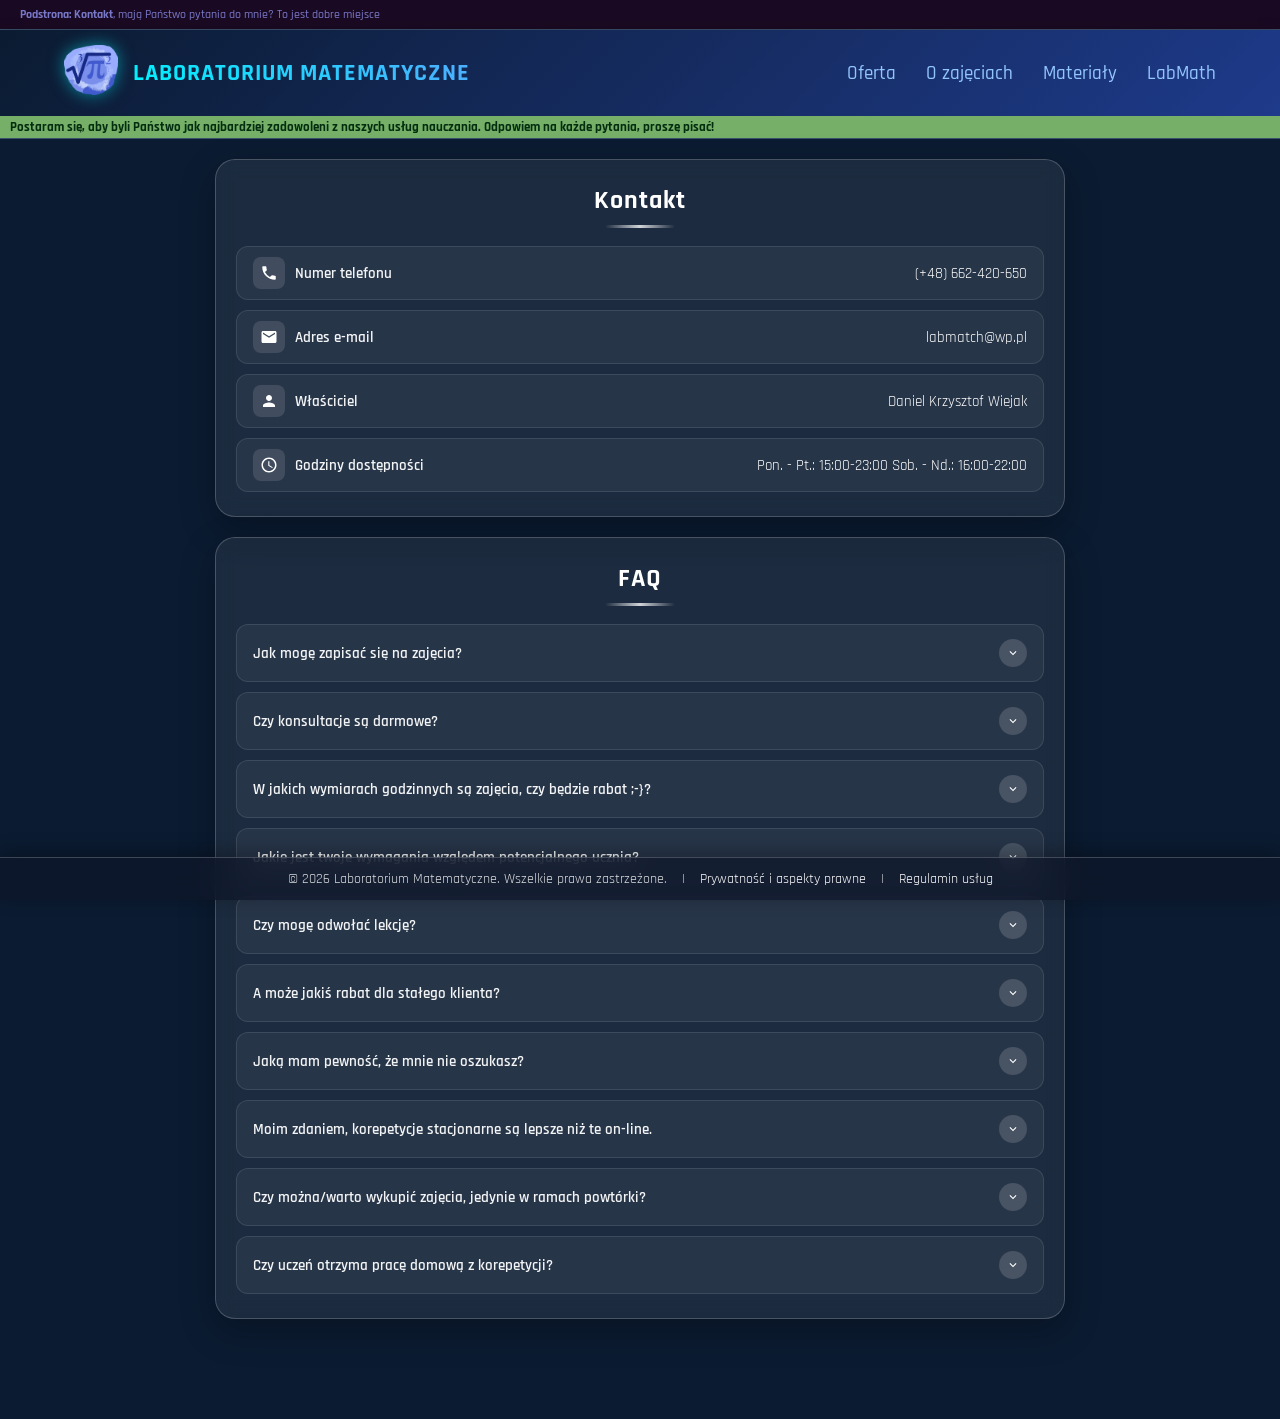
==== kontakt.html @ e892b0e0 "Add files via upload" ====
<!DOCTYPE html>
<html lang="pl">
<head>
    <meta charset="UTF-8">
    <meta name="viewport" content="width=device-width, initial-scale=1.0">
    <title>Laboratorium Matematyczne</title>
    <link rel="icon" type="image/png" href="logo.png">
    <link rel="preconnect" href="https://fonts.googleapis.com">
    <link rel="preconnect" href="https://fonts.gstatic.com" crossorigin>
    <link href="https://fonts.googleapis.com/css2?family=Rajdhani:wght@300;400;500;600;700&display=swap" rel="stylesheet">
    <link rel="stylesheet" href="style.css">
</head>
<body>
    <div class="stopkadln">
        <h4 class="wit"><b>Podstrona: Kontakt</b>, mają Państwo pytania do mnie? To jest dobre miejsce</h4>
    </div>
    <nav class="navbar">
        <div class="nav-brand">
            <a href="index.html"><img src="logo.png" alt="logo" class="logo"></a>
            <span class="brand-text">Laboratorium Matematyczne</span>
        </div>
        <ul class="nav-links">
            <li><a href="oferta.html">Oferta</a></li>
            <li><a href="ozaj.html">O zajęciach</a></li>
            <li><a href="materialy.html">Materiały</a></li>
            <li><a href="labmath.html">LabMath</a></li>
            


        </ul>
    </nav>
    <div class="stopkagr">
        <h4>Postaram się, aby byli Państwo jak najbardziej zadowoleni z naszych usług nauczania. Odpowiem na każde pytania, proszę pisać!</h4>
    </div>

        <div class="moj-kontakt-card">
  
  <h2 class="kontakt-title">Kontakt</h2>
  <div class="kontakt-divider"></div>

  <div class="kontakt-lista">

    <!-- 1. Telefon -->
    <div class="kontakt-wiersz">
      <div class="kontakt-etykieta">
        <div class="kontakt-ikona">
          <svg viewBox="0 0 24 24"><path d="M6.62 10.79a15.053 15.053 0 006.59 6.59l2.2-2.2a1.003 1.003 0 011.02-.24c1.12.37 2.33.57 3.57.57.55 0 1 .45 1 1V20c0 .55-.45 1-1 1-9.39 0-17-7.61-17-17 0-.55.45-1 1-1h3.5c.55 0 1 .45 1 1 0 1.25.2 2.45.57 3.57.11.35.03.74-.25 1.02l-2.2 2.2z"/></svg>
        </div>
        <span>Numer telefonu</span>
      </div>
      <div class="kontakt-wartosc">
        <a href="tel:+48123456789">(+48) 662-420-650</a>
      </div>
    </div>

    <!-- 2. E-mail -->
    <div class="kontakt-wiersz">
      <div class="kontakt-etykieta">
        <div class="kontakt-ikona">
          <svg viewBox="0 0 24 24"><path d="M20 4H4c-1.1 0-1.99.9-1.99 2L2 18c0 1.1.9 2 2 2h16c1.1 0 2-.9 2-2V6c0-1.1-.9-2-2-2zm0 4l-8 5-8-5V6l8 5 8-5v2z"/></svg>
        </div>
        <span>Adres e-mail</span>
      </div>
      <div class="kontakt-wartosc">
        <a href="mailto:kontakt@twojadomena.pl">labmatch@wp.pl</a>
      </div>
    </div>

    <!-- 3. Właściciel -->
    <div class="kontakt-wiersz">
      <div class="kontakt-etykieta">
        <div class="kontakt-ikona">
          <svg viewBox="0 0 24 24"><path d="M12 12c2.21 0 4-1.79 4-4s-1.79-4-4-4-4 1.79-4 4 1.79 4 4 4zm0 2c-2.67 0-8 1.34-8 4v2h16v-2c0-2.66-5.33-4-8-4z"/></svg>
        </div>
        <span>Właściciel</span>
      </div>
      <div class="kontakt-wartosc">
        <span>Daniel Krzysztof Wiejak</span>
      </div>
    </div>

    <!-- 4. Godziny dostępności -->
    <div class="kontakt-wiersz">
      <div class="kontakt-etykieta">
        <div class="kontakt-ikona">
          <!-- Ikona Zegara -->
          <svg viewBox="0 0 24 24"><path d="M11.99 2C6.47 2 2 6.48 2 12s4.47 10 9.99 10C17.52 22 22 17.52 22 12S17.52 2 11.99 2zM12 20c-4.42 0-8-3.58-8-8s3.58-8 8-8 8 3.58 8 8-3.58 8-8 8zm.5-13H11v6l5.25 3.15.75-1.23-4.5-2.67z"/></svg>
        </div>
        <span>Godziny dostępności</span>
      </div>
      <div class="kontakt-wartosc">
        <span>Pon. - Pt.: 15:00-23:00</span>
        <span>Sob. - Nd.: 16:00-22:00</span>
      </div>
    </div>

  </div>

</div>

    <div class="moj-faq-card">
  

  <h2 class="faq-title">FAQ</h2>
  <div class="faq-divider"></div>

  <div class="faq-lista">

    <!-- PYTANIE 1 -->
    <details class="faq-item">
      <summary class="faq-pytanie">
        <span>Jak mogę zapisać się na zajęcia?</span>
        <div class="faq-przycisk">
          <!-- Strzałka w dół (SVG) -->
          <svg viewBox="0 0 24 24"><path d="M7.41 8.59L12 13.17l4.59-4.58L18 10l-6 6-6-6 1.41-1.41z"/></svg>
        </div>
      </summary>
      <div class="faq-odpowiedz">
        Mogą Państwo zapisać się poprzez kontakt telefoniczny, wysyłając wiadomość e-mail lub bezpośrednio przez formularz na naszej stronie internetowej. Mogą to zrobić jedynie rodzice. Przedsprzedaż na lekcje w przypadku jednorazowych wynosi 10 dni. W przypadku subskrybcji miesięcznej brak.
      </div>
    </details>

    <!-- PYTANIE 2 -->
    <details class="faq-item">
      <summary class="faq-pytanie">
        <span>Czy konsultacje są darmowe?</span>
        <div class="faq-przycisk">
          <svg viewBox="0 0 24 24"><path d="M7.41 8.59L12 13.17l4.59-4.58L18 10l-6 6-6-6 1.41-1.41z"/></svg>
        </div>
      </summary>
      <div class="faq-odpowiedz">
        Każda konsultacja dotycząca dziecka jest darmowa, gdy zostanie umówiona. Pierwszą konsultacją ze mną jest lekcja próbna, w której opowiem o moim sposobie prowadzenia zajęć.
      </div>
    </details>

    <!-- PYTANIE 3 (JAK CHCESZ DODAĆ KOLEJNE, PO PROSTU SKOPIUJ CAŁY BLOK <details> TUTAJ) -->
    <details class="faq-item">
      <summary class="faq-pytanie">
        <span>W jakich wymiarach godzinnych są zajęcia, czy będzie rabat ;-}?</span>
        <div class="faq-przycisk">
          <svg viewBox="0 0 24 24"><path d="M7.41 8.59L12 13.17l4.59-4.58L18 10l-6 6-6-6 1.41-1.41z"/></svg>
        </div>
      </summary>
      <div class="faq-odpowiedz">
        Wszystkie zajęcia prowadzone są przez: 1hr - 100% odpatności; 1,5hr - 95% ceny; 2hr - 90% ceny; 3hr - 70% ceny za pierwszą godzinę i następne 100% ceny
      </div>
    </details>
    <details class="faq-item">
      <summary class="faq-pytanie">
        <span>Jakie jest twoje wymagania względem potencjalnego ucznia?</span>
        <div class="faq-przycisk">
          <svg viewBox="0 0 24 24"><path d="M7.41 8.59L12 13.17l4.59-4.58L18 10l-6 6-6-6 1.41-1.41z"/></svg>
        </div>
      </summary>
      <div class="faq-odpowiedz">
        Przede wszystkim każdy uczeń musi posiadać urządzenie, z którego się połączy na lekcję online. Potrzebne będą też: kartki (najlepiej w kratkę😊) i długopis. Podręcznik niewymagany - gdyż posiadam go ja. Jeżeli lekcja nie odbędzie się z powodu klienta - w ciągu 2 dni roboczych następuje zwort 50% ceny zakupu.
      </div>
    </details>
    <details class="faq-item">
      <summary class="faq-pytanie">
        <span>Czy mogę odwołać lekcję?</span>
        <div class="faq-przycisk">
          <svg viewBox="0 0 24 24"><path d="M7.41 8.59L12 13.17l4.59-4.58L18 10l-6 6-6-6 1.41-1.41z"/></svg>
        </div>
      </summary>
      <div class="faq-odpowiedz">
        Tak, w każdym przypadku. Jeśli lekcja zostanie odwołana z powodów klienta minimum 3 dni przed - zwort 100% należności, jeśli do lekcji został 1 dzień ale mniej niż 3 dni - zwrot 75%, lub mniej niż 1 dzień 50% zwortu. 
      </div>
    </details>
    <details class="faq-item">
      <summary class="faq-pytanie">
        <span>A może jakiś rabat dla stałego klienta?</span>
        <div class="faq-przycisk">
          <svg viewBox="0 0 24 24"><path d="M7.41 8.59L12 13.17l4.59-4.58L18 10l-6 6-6-6 1.41-1.41z"/></svg>
        </div>
      </summary>
      <div class="faq-odpowiedz">
        Właśnie z tą myślą stowrzyłem subskrybcję miesięczną, płatną z góry, zawierającą conajmniej 1 lekcję (z conajmniej 1hr) przez tydzień kalendarzowy. W tej sytuacji minimalny rabat wynosi 15%. Następnie przez każdy kolejny miesiąc dodatkowa zniżka 5%, chyba że, zniżka osiągnie poziom 35% w wymiarze wielogodzinnym.
      </div>
    </details>
    <details class="faq-item">
      <summary class="faq-pytanie">
        <span>Jaką mam pewność, że mnie nie oszukasz?</span>
        <div class="faq-przycisk">
          <svg viewBox="0 0 24 24"><path d="M7.41 8.59L12 13.17l4.59-4.58L18 10l-6 6-6-6 1.41-1.41z"/></svg>
        </div>
      </summary>
      <div class="faq-odpowiedz">
        Po pierwsze, nigdy nie oszukam. Po drugie, wysokie, przed każdą lekcją lub oddzielnym zleceniem podpisywana jest umowa w postaci E-MAIL, dlatego w kwesti bezpieczeństwa Państwa email jest wymagany. Zawierając umowę na jaką kolwiek kwotę obliguję się do wykonania usługi, a Państwo do jej opłacenia zgodnie z oobowiązującym cennikiem. Więcej na ten temat - bo chcę aby Państwo czuli się bepziecznie znajdzecie Państwo w podstronie 'Prywatność i aspekty prawne' - zawsze na dole strony. W każdym przypadku macie Państwo możliwość napisania reklamacji, której przedmiotem są zapisy <a href="prywatnoscireg.html" class="jj">regulaminu.</a>
      </div>
    </details>
    <details class="faq-item">
      <summary class="faq-pytanie">
        <span>Moim zdaniem, korepetycje stacjonarne są lepsze niż te on-line.</span>
        <div class="faq-przycisk">
          <svg viewBox="0 0 24 24"><path d="M7.41 8.59L12 13.17l4.59-4.58L18 10l-6 6-6-6 1.41-1.41z"/></svg>
        </div>
      </summary>
      <div class="faq-odpowiedz">
        A no właśnie nie w każdym przypadku. Przerobiłem już wiele godzin lekcji z różnymi osobami. Na tej podsawie twierdzę, iż efektywność moich zajęć on-line jest o wiele wyższa, niż normalne zajęcia z korepetytorem w domu klienta. Najpewniej dlatego, że uczeń odczuwa się z tym nieswojo, gdy ktoś obcy przychodzi do jego domu. W tym przypadku nasuwa się zauważalna różnica, gdy dziecko ma niespokojne nastawienie, a on-line do normalnej lekcji, która nie ogranicza się tylko do komputera. Ja stosuję system, w którym pokazuję teorię, trochę praktyki, a sam uczeń odpowiada, lecz korepetycje przede wszystkim polegają na słuchaniu korepetytora, gdzie dane zagadnienie będzie wyświetlane na ekranie. Jest to metoda, w ktrórej uczeń zawsze wie co się dzieje, oraz jak do tego doszło. Uważam, że jest to ważny temat dla Państwa, dlatego więcej na ten temat można znaleźć w zakładce <a href="ozaj.html">'o zajęciach'.</a>
      </div>
    </details>
    <details class="faq-item">
      <summary class="faq-pytanie">
        <span>Czy można/warto wykupić zajęcia, jedynie w ramach powtórki?</span>
        <div class="faq-przycisk">
          <svg viewBox="0 0 24 24"><path d="M7.41 8.59L12 13.17l4.59-4.58L18 10l-6 6-6-6 1.41-1.41z"/></svg>
        </div>
      </summary>
      <div class="faq-odpowiedz">
        Oczywiście, to jest główny cel korepetycji! Ostateczne utrwalenie wiadomości dzień przed sprawdzianem jest bardzo efektywne. Uczeń wybiera metodę skuteczną dla Niego, opisaną w zakładce <a href="ozaj.html" class="jj">'o zajęciach'.</a><b><u> Warto wspomnieć, iż niewielka amplituda wieku, może dodatowo burzyć dystans, co pomaga w skupieniu, koncentracji - końcowo efektywności ucznia podczas zajęć.</u></b>
      </div>
    </details>
    <details class="faq-item">
      <summary class="faq-pytanie">
        <span>Czy uczeń otrzyma pracę domową z korepetycji?</span>
        <div class="faq-przycisk">
          <svg viewBox="0 0 24 24"><path d="M7.41 8.59L12 13.17l4.59-4.58L18 10l-6 6-6-6 1.41-1.41z"/></svg>
        </div>
      </summary>
      <div class="faq-odpowiedz">
        Rekomendowaną opcją przeze mnie jest odrabianie tychże zadań. Laboratorium Matematyczne cechuje się rozwiniętym systemem poza korepetycyjnym <a href="labmath.html" class="jj">'zakładka LabMath'</a>, w którym uczeń może powtarzać o każdej porze, <b>bezpłatnie, gdyż ta usługa jest dodatowo dodawana do każdego zlecenia.</b> Prawdą jest, iż matematyka to trudny przedmiot dla wielu uczniów, dlatego potrzeba regularnych powtórzeń - nie tylko tych odpłatnych w formie lekcji. Więcej: <a href="ozaj.html" class="jj">Zajęcia</a>
      </div>
    </details>

  </div>

</div>
    
    
    
    
    
    <footer class="moja-przyklejona-stopka">
        <div class="stopka-zawartosc">
        <span class="f">&copy; 2026 Laboratorium Matematyczne. Wszelkie prawa zastrzeżone.</span>
        <span>|</span>
        <a href="prywatnoscireg.html" class="f">Prywatność i aspekty prawne</a>
        <span>|</span>
        <a href="#" class="f">Regulamin usług</a>
        </div>
    </footer>



    <style>
  /* --- GŁÓWNY DIV --- */
  .moj-kontakt-card {
    position: relative;
    width: 75%;
    max-width: 850px;
    min-width: 300px;
    margin: 20px auto;
    padding: 24px 20px;
    border-radius: 20px;
    box-sizing: border-box;

    background: rgba(255, 255, 255, 0.07);
    backdrop-filter: blur(10px);
    -webkit-backdrop-filter: blur(10px);

    border: 1px solid rgba(255, 255, 255, 0.2);
    box-shadow: 0 12px 35px rgba(0, 0, 0, 0.25);
    overflow: hidden;

    font-family: system-ui, -apple-system, sans-serif;
    color: #ffffff;
  }

  .moj-kontakt-card * {
    box-sizing: border-box;
    margin: 0;
    padding: 0;
  }

  .moj-kontakt-card .kontakt-title {
    font-size: 1.6rem;
    font-weight: 700;
    text-align: center;
    letter-spacing: 1px;
    margin-bottom: 8px;
    color: #ffffff;
  }

  .moj-kontakt-card .kontakt-divider {
    width: 70px;
    height: 3px;
    background: linear-gradient(90deg, transparent, rgba(255, 255, 255, 0.8), transparent);
    margin: 0 auto 18px auto;
    border-radius: 2px;
  }

  .moj-kontakt-card .kontakt-lista {
    display: flex;
    flex-direction: column;
    gap: 10px;
  }

  /* WIERSZ - ZAWSZE W JEDNEJ LINII */
  .moj-kontakt-card .kontakt-wiersz {
    display: flex;
    justify-content: space-between;
    align-items: center;
    gap: 15px;
    padding: 10px 16px;
    background: rgba(255, 255, 255, 0.05);
    border: 1px solid rgba(255, 255, 255, 0.1);
    border-radius: 12px;
    width: 100%;
    transition: background 0.3s ease, border-color 0.3s ease;
  }

  .moj-kontakt-card .kontakt-wiersz:hover {
    background: rgba(255, 255, 255, 0.1);
    border-color: rgba(255, 255, 255, 0.25);
  }

  /* LEWA STRONA (IKONA + ETYKIETA) */
  .moj-kontakt-card .kontakt-etykieta {
    display: flex;
    align-items: center;
    gap: 10px;
    font-weight: 600;
    font-size: 0.92rem;
    color: rgba(255, 255, 255, 0.95);
    white-space: nowrap;
    flex-shrink: 0;
  }

  /* KAFELEK NA IKONĘ */
  .moj-kontakt-card .kontakt-ikona {
    width: 32px;
    height: 32px;
    border-radius: 8px;
    background: rgba(255, 255, 255, 0.12);
    display: flex;
    justify-content: center;
    align-items: center;
    flex-shrink: 0;
  }

  .moj-kontakt-card .kontakt-ikona svg {
    width: 18px;
    height: 18px;
    fill: #ffffff;
  }

  /* PRAWA STRONA (WARTOŚĆ) */
  .moj-kontakt-card .kontakt-wartosc {
    font-size: 0.92rem;
    color: #ffffff;
    text-align: right;
    word-break: break-word;
    overflow-wrap: break-word;
    flex-grow: 1;
    min-width: 0;
  }

  .moj-kontakt-card .kontakt-wartosc a {
    color: #ffffff;
    text-decoration: none;
    transition: opacity 0.2s ease;
  }

  .moj-kontakt-card .kontakt-wartosc a:hover {
    opacity: 0.8;
    text-decoration: underline;
  }

  /* MOBILNY UKŁAD DLA BARDZO WĄSKICH EKRANÓW */
  @media (max-width: 480px) {
    .moj-kontakt-card {
      width: calc(100% - 20px);
      padding: 18px 14px;
    }
  }
  /* --- GŁÓWNY, WSPÓLNY DIV FAQ --- */
  .moj-faq-card {
    position: relative;
    width: 75%;
    max-width: 850px;
    min-width: 300px;
    margin: 20px auto;
    padding: 24px 20px;
    border-radius: 20px;
    box-sizing: border-box;

    background: rgba(255, 255, 255, 0.07);
    backdrop-filter: blur(10px);
    -webkit-backdrop-filter: blur(10px);

    border: 1px solid rgba(255, 255, 255, 0.2);
    box-shadow: 0 12px 35px rgba(0, 0, 0, 0.25);
    overflow: hidden;

    font-family: system-ui, -apple-system, sans-serif;
    color: #ffffff;
  }

  .moj-faq-card * {
    box-sizing: border-box;
    margin: 0;
    padding: 0;
  }

  /* NAGŁÓWEK "FAQ" */
  .moj-faq-card .faq-title {
    font-size: 1.6rem;
    font-weight: 700;
    text-align: center;
    letter-spacing: 1px;
    margin-bottom: 8px;
    color: #ffffff;
  }

  /* KRESKA POD NAGŁÓWKIEM */
  .moj-faq-card .faq-divider {
    width: 70px;
    height: 3px;
    background: linear-gradient(90deg, transparent, rgba(255, 255, 255, 0.8), transparent);
    margin: 0 auto 18px auto;
    border-radius: 2px;
  }

  /* KONTENER NA LISTĘ PYTAŃ */
  .moj-faq-card .faq-lista {
    display: flex;
    flex-direction: column;
    gap: 10px;
  }

  /* POJEDYNCZY ELEMENT FAQ (ROZWIJANY) */
  .moj-faq-card .faq-item {
    background: rgba(255, 255, 255, 0.05);
    border: 1px solid rgba(255, 255, 255, 0.1);
    border-radius: 12px;
    transition: background 0.3s ease, border-color 0.3s ease;
    overflow: hidden;
  }

  .moj-faq-card .faq-item:hover {
    background: rgba(255, 255, 255, 0.1);
    border-color: rgba(255, 255, 255, 0.25);
  }

  /* NAGŁÓWEK PYTANIA (SUMMARY) */
  .moj-faq-card .faq-pytanie {
    display: flex;
    justify-content: space-between;
    align-items: center;
    padding: 14px 16px;
    font-weight: 600;
    font-size: 0.95rem;
    color: rgba(255, 255, 255, 0.95);
    cursor: pointer;
    list-style: none; /* Ukrywa domyślną strzałkę przeglądarki */
  }

  /* Usunięcie domyślnej strzałki dla przeglądarek typu Chrome/Safari */
  .moj-faq-card .faq-pytanie::-webkit-details-marker {
    display: none;
  }

  /* IKONA / PRZYCISK ROZWIJANIA (+) */
  .moj-faq-card .faq-przycisk {
    width: 28px;
    height: 28px;
    border-radius: 50%;
    background: rgba(255, 255, 255, 0.15);
    display: flex;
    justify-content: center;
    align-items: center;
    flex-shrink: 0;
    transition: transform 0.3s ease, background 0.3s ease;
  }

  .moj-faq-card .faq-przycisk svg {
    width: 14px;
    height: 14px;
    fill: #ffffff;
    transition: transform 0.3s ease;
  }

  /* TREŚĆ ODPOWIEDZI */
  .moj-faq-card .faq-odpowiedz {
    padding: 0 16px 16px 16px;
    font-size: 0.9rem;
    line-height: 1.45;
    color: rgba(255, 255, 255, 0.8);
    border-top: 1px solid rgba(255, 255, 255, 0.05);
    margin-top: 4px;
    padding-top: 12px;
  }

  /* ANIMACJA OBROTU PRZYCISKU PO ROZWINIĘCIU */
  .moj-faq-card details[open] .faq-przycisk {
    background: rgba(255, 255, 255, 0.3);
  }

  .moj-faq-card details[open] .faq-przycisk svg {
    transform: rotate(180deg); /* Obraca strzałkę/ikonę w górę */
  }

  /* RESPONSOWNOŚĆ NA TELEFONACH */
  @media (max-width: 480px) {
    .moj-faq-card {
      width: calc(100% - 20px);
      padding: 18px 14px;
    }

    .moj-faq-card .faq-pytanie {
      font-size: 0.9rem;
      padding: 12px 14px;
    }

    .moj-faq-card .faq-odpowiedz {
      font-size: 0.85rem;
      padding: 1 14px 14px 14px;
    }
  }



</style>



    
</body>
</html>
---- style.css ----
body{
    background-color:rgb(186, 191, 232);
    margin:0;
    padding:0;
    font-family: "rajdhani", sans-serif;
}
.wit{
    font-weight:500;
    color: rgb(120, 120, 200)
}
.stopkadln{
    height: 30px;
    width: 100%;
    background-color: rgb(132, 132, 241);
    display: flex;
    align-items: center;
    padding-left:10px;
}
.rajdhani-light {
  font-family: "Rajdhani", sans-serif;
  font-weight: 300;
  font-style: normal;
}
.l{
    font-size: 12.56px;
}
.v{
    
    display: inline-block;
    font-weight: 800;
}
.v1{
    
    display: inline-block;
    font-weight: 700;
}
.v2{
    
    display: inline-block;
    font-weight: 500;
}
.v3{
    
    display: inline-block;
    font-weight: 400;
}
.v4{
    
    display: inline-block;
    font-weight: 300;
}

.rajdhani-regular {
  font-family: "Rajdhani", sans-serif;
  font-weight: 400;
  font-style: normal;
}

.rajdhani-medium {
  font-family: "Rajdhani", sans-serif;
  font-weight: 500;
  font-style: normal;
}

.rajdhani-semibold {
  font-family: "Rajdhani", sans-serif;
  font-weight: 600;
  font-style: normal;
}

.rajdhani-bold {
  font-family: "Rajdhani", sans-serif;
  font-weight: 700;
  font-style: normal;
}

/* Import czcionki Rajdhani z Google Fonts */
@import url('https://googleapis.com');

/* Reset podstawowych marginesów */
* {
    margin: 0;
    padding: 0;
    box-sizing: border-box;
}

body {
    font-family: 'Rajdhani', sans-serif;
    background-color: #0b1b31;
    
}

/* Górny komunikat powitalny */
.stopkadln {
    background-color: #1a0922; /* Nieco jaśniejszy odcień niebieskiego */
    padding: 8px 20px;
    text-align: center;
    font-size: 0.75rem;
    border-bottom: 1px solid #3a506b;
    color: white;
}

/* Główny pasek nawigacji (Navbar) */
.navbar {
    display: flex;
    justify-content: space-between;
    align-items: center;
    flex-wrap: wrap; /* Zapewnia zawijanie elementów na mniejszych ekranach */
    padding: 15px 5%;
    background: linear-gradient(135deg, #0b1b31 0%, #1e3a8a 100%); /* Gradientowe niebieskie tło */
    box-shadow: 0 4px 15px rgba(0, 0, 0, 0.3);
}

/* Sekcja Logo i Nazwy Marki */
.nav-brand {
    display: flex;
    align-items: center;
    gap: 15px;
    flex-shrink: 0; /* Zapobiega nadmiernemu ściskaniu logo */
}

.logo {
    height: 50px;
    width: auto;
    object-fit: contain;
    cursor:cell;
    /* Efekt poświaty/gradientu wokół logo, jeśli samo nie ma przezroczystości */
    filter: drop-shadow(0 0 8px rgba(0, 242, 254, 0.5)); 
}

.brand-text {
    font-size: 1.5rem;
    font-weight: 700;
    text-transform: uppercase;
    letter-spacing: 1px;
    /* Gradientowy tekst dla nazwy (jak na zdjęciu - odcienie morskiego/turkusu) */
    background: linear-gradient(45deg, #00f2fe 0%, #4facfe 100%);
    -webkit-background-clip: text;
    -webkit-text-fill-color: transparent;
}

/* Menu z linkami */
.nav-links {
    display: flex;
    list-style: none;
    gap: 30px;
    align-items: center;
    flex-wrap: wrap; /* Linki zawiną się pod spód na bardzo małych ekranach */
}

.nav-links li a {
    text-decoration: none;
    color: #93c5fd; /* Jasnoniebieski kolor linków */
    font-size: 1.2rem;
    font-weight: 500;
    transition: color 0.3s ease, transform 0.3s ease;
}

/* Efekt po najechaniu myszką na opcje */
.nav-links li a:hover {
    color: #ffffff;
    text-shadow: 0 0 10px #4facfe;
}

/* Responsywność dla małych ekranów (np. smartfony) */
@media (max-width: 600px) {
    .navbar {
        flex-direction: column; /* Układa logo i linki w pionie na małym ekranie */
        gap: 15px;
        text-align: center;
    }
    
    .nav-links {
        justify-content: center;
        gap: 20px;
    }
}
.stopkagr{
    background-color: #76af68; /* Nieco jaśniejszy odcień niebieskiego */
    padding: 3px 10px;
    text-align: left;
    font-size: 0.9rem;
    border-bottom: 1px solid #3a506b;
    color: rgb(3, 45, 15);
    font-size: 13px;
}
.stopkadgr{
    height: 30px;
    width: 100%;
    display: flex;
    align-items: center;
    padding-left:20px;
}
*{
    font-family: 'rajdhani',sans-serif;
}
/* --- PRZYKLEJONA STOPKA (FIXED FOOTER) --- */
  .moja-przyklejona-stopka {
    position: fixed; /* Przykleja element do okna przeglądarki */
    bottom: 0;        /* Przykleja do dolnej krawędzi */
    left: 0;
    width: 100%;      /* Rozciąga stopkę na całą szerokość ekranu */
    z-index: 9999;    /* Zapewnia, że stopka będzie zawsze na wierzchu */
    
    /* Wymiary: niewielka wysokość */
    padding: 12px 20px;
    box-sizing: border-box;
    
    /* Wygląd: Półprzezroczyste szkło pasujące do karty */
    background: rgba(15, 23, 42, 0.75); /* Półprzezroczyste ciemne tło */
    backdrop-filter: blur(12px);
    -webkit-backdrop-filter: blur(12px);
    
    /* Cienka świecąca linia na górnej krawędzi stopki */
    border-top: 1px solid rgba(255, 255, 255, 0.2);
    box-shadow: 0 -4px 20px rgba(0, 0, 0, 0.3);
    
    /* Wycentrowanie zawartości stopki */
    display: flex;
    justify-content: center;
    align-items: center;
    
    /* Właściwości tekstu */
    font-family: system-ui, -apple-system, BlinkMacSystemFont, 'Segoe UI', Roboto, sans-serif;
    color: rgba(255, 255, 255, 0.85);
    font-size: 0.85rem;
  }

  /* Zawartość stopki (tekst + ewentualne linki) */
  .moja-przyklejona-stopka .stopka-zawartosc {
    display: flex;
    gap: 15px;
    align-items: center;
    justify-content: center;
    flex-wrap: wrap; /* Na telefonach w razie potrzeby zawinie tekst */
    text-align: center;
  }

  /* Stylizacja ewentualnych linków w stopce */
  .moja-przyklejona-stopka a {
    color: #ffffff;
    text-decoration: none;
    transition: opacity 0.2s ease, text-decoration 0.2s ease;
  }

  .moja-przyklejona-stopka a:hover {
    opacity: 0.8;
    text-decoration: underline;
  }

  /* WAŻNE: Dodajemy odstęp na dole strony (body), aby stopka nie zasłaniała dolnej części Twojego diva podczas przewijania */
  body {
    padding-bottom: 80px !important; 
  }
  /* --- RESPONSOWNOŚĆ (EKRANY TELEFONÓW) --- */
  @media (max-width: 550px) {
    .moj-glass-card {
      padding: 16px; /* Możesz też nieco zmniejszyć ogólny padding karty */
    }

    .moj-glass-card .moj-card-body {
      grid-template-columns: 1fr;
      justify-items: center;
      text-align: center;
      gap: 12px; /* Zmniejszamy odstęp między obrazkiem a tekstem */
    }

    .moj-glass-card .moj-image-container {
      max-width: 160px;
    }

    .moj-glass-card .moj-card-title {
      font-size: 1.2rem;
      margin-bottom: 12px; /* Mniejszy odstęp pod tytułem */
    }

    /* --- TUTAJ ZMNIEJSZAMY ODSTĘPY MIĘDZY LINIJKAMI --- */
    .moj-glass-card .moj-side-text {
      font-size: 0.88rem;
      line-height: 1.35; /* Zmniejszona interlinia tekstu obok obrazka */
    }

    .moj-glass-card .moj-card-footer-text {
      font-size: 0.82rem;
      line-height: 1.35; /* Zmniejszona interlinia tekstu na dole */
      padding-top: 12px;  /* Mniejszy odstęp nad tekstem stopki w divie */
    }
  }
  .jj{
    color: rgb(221, 149, 149);
  }
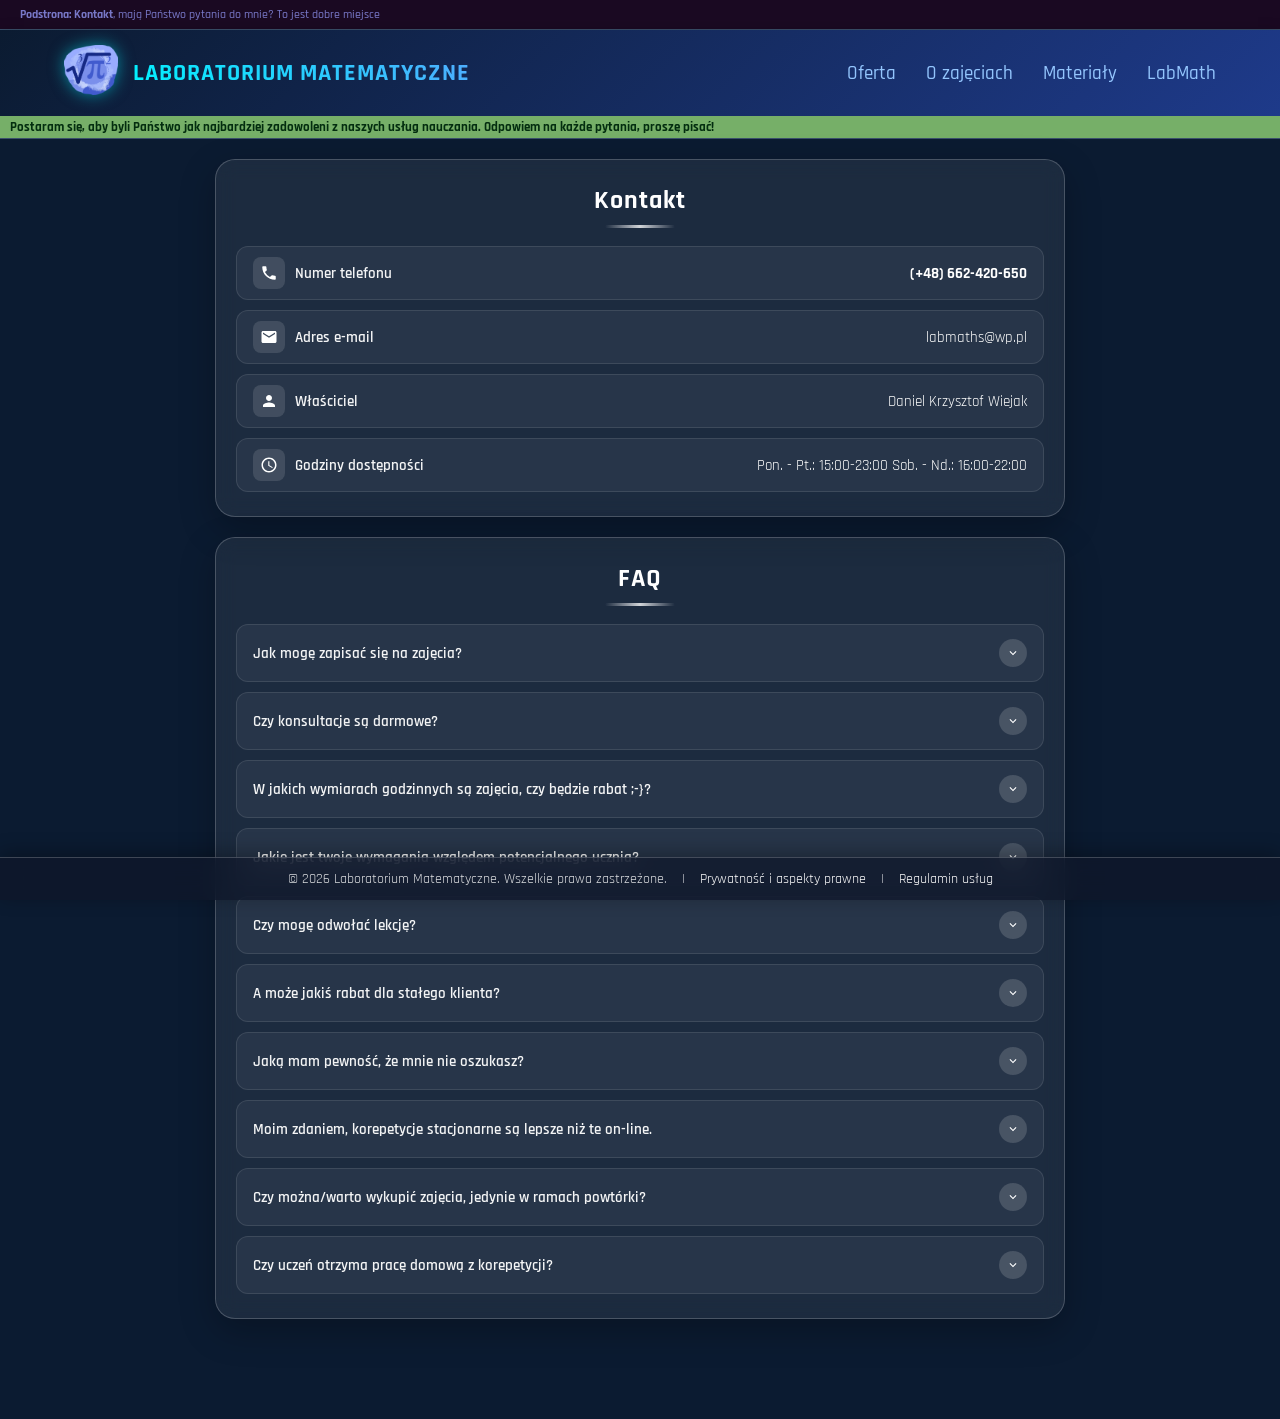
==== commit 0e930962: "Add files via upload" ====
--- a/kontakt.html
+++ b/kontakt.html
@@ -49,7 +49,7 @@
         <span>Numer telefonu</span>
       </div>
       <div class="kontakt-wartosc">
-        <a href="tel:+48123456789">(+48) 662-420-650</a>
+        <a href="tel:+48123456789"><b>(+48) 662-420-650</b></a>
       </div>
     </div>
 
@@ -62,7 +62,7 @@
         <span>Adres e-mail</span>
       </div>
       <div class="kontakt-wartosc">
-        <a href="mailto:kontakt@twojadomena.pl">labmatch@wp.pl</a>
+        <a href="mailto:kontakt@twojadomena.pl">labmaths@wp.pl</a>
       </div>
     </div>
 
@@ -77,6 +77,7 @@
       <div class="kontakt-wartosc">
         <span>Daniel Krzysztof Wiejak</span>
       </div>
+      
     </div>
 
     <!-- 4. Godziny dostępności -->
@@ -95,7 +96,6 @@
     </div>
 
   </div>
-
 </div>
 
     <div class="moj-faq-card">
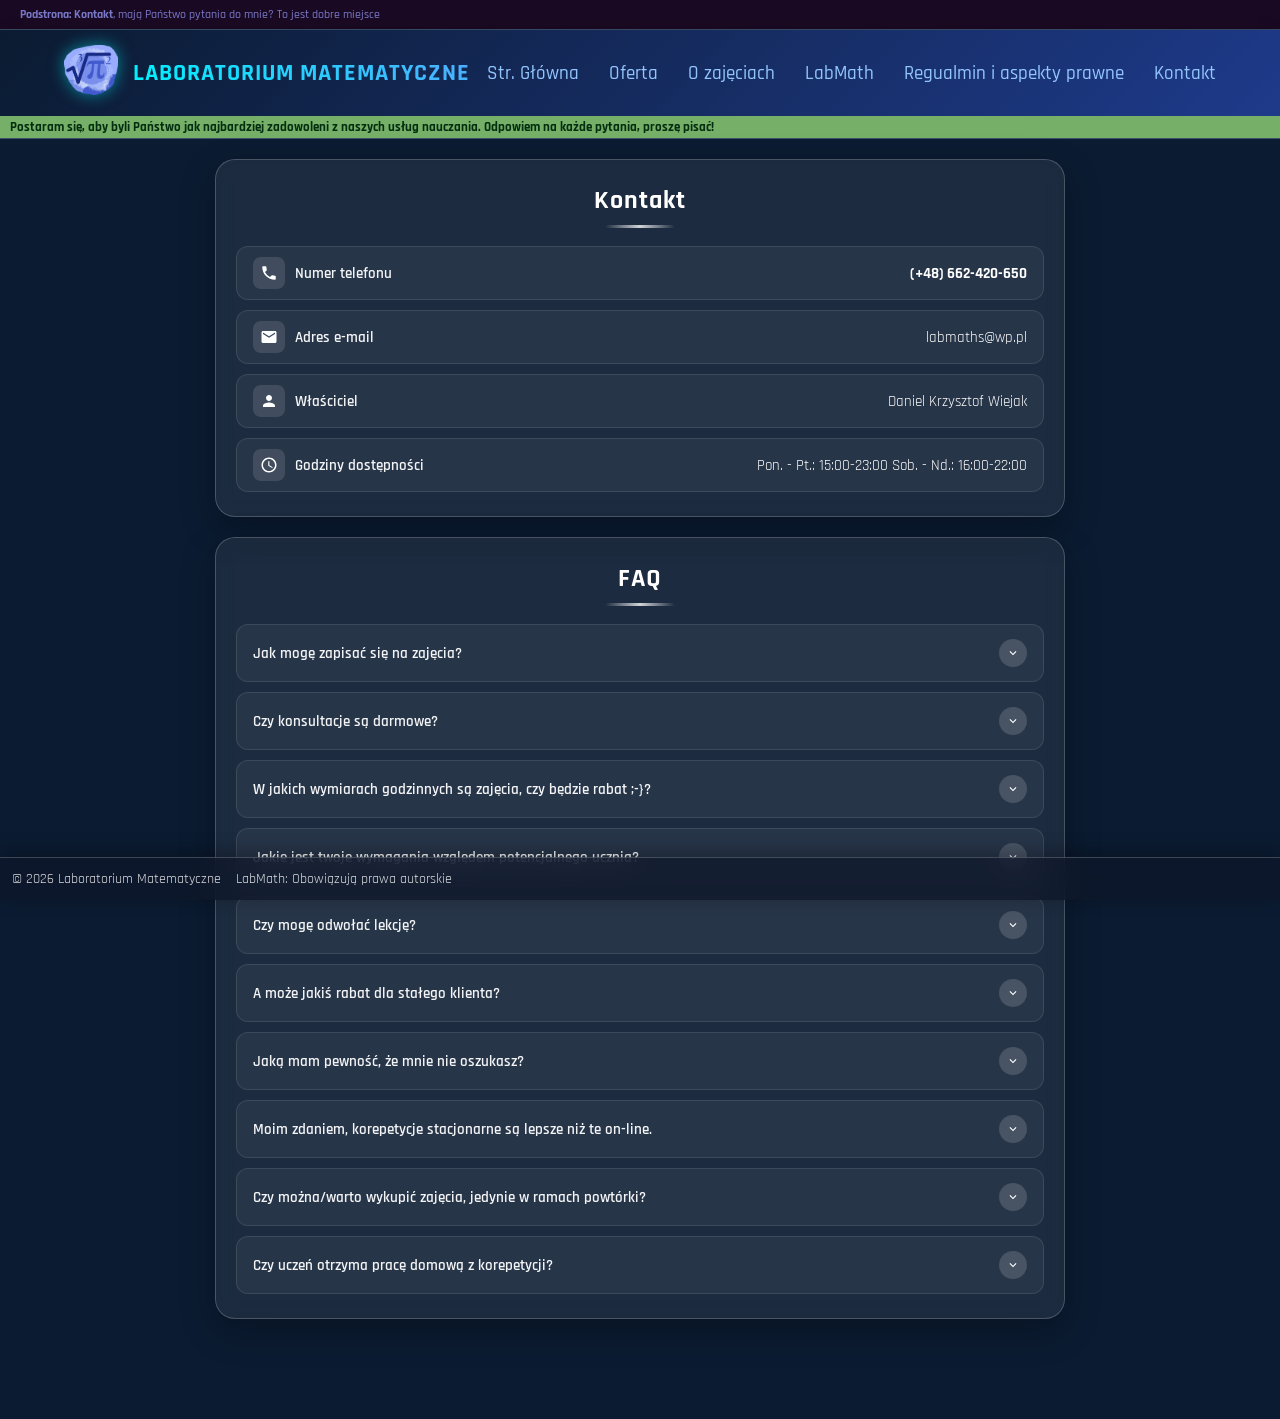
==== commit ec0d287e: "Add files via upload" ====
--- a/kontakt.html
+++ b/kontakt.html
@@ -20,10 +20,12 @@
             <span class="brand-text">Laboratorium Matematyczne</span>
         </div>
         <ul class="nav-links">
+            <li><a href="index.html">Str. Główna</a></li>
             <li><a href="oferta.html">Oferta</a></li>
             <li><a href="ozaj.html">O zajęciach</a></li>
-            <li><a href="materialy.html">Materiały</a></li>
             <li><a href="labmath.html">LabMath</a></li>
+            <li><a href="prywatnoscireg.html">Regualmin i aspekty prawne</a></li>
+            <li><a href="kontakt.html">Kontakt</a></li>
             
 
 
@@ -232,13 +234,13 @@
     
     
     <footer class="moja-przyklejona-stopka">
-        <div class="stopka-zawartosc">
-        <span class="f">&copy; 2026 Laboratorium Matematyczne. Wszelkie prawa zastrzeżone.</span>
-        <span>|</span>
-        <a href="prywatnoscireg.html" class="f">Prywatność i aspekty prawne</a>
-        <span>|</span>
-        <a href="#" class="f">Regulamin usług</a>
-        </div>
+  <div class="stopka-zawartosc">
+    <span class="f">&copy; 2026 Laboratorium Matematyczne</span>
+    
+    <span class="f">LabMath: Obowiązują prawa autorskie</span>
+    
+    
+  </div>
     </footer>
 
 
--- a/style.css
+++ b/style.css
@@ -203,7 +203,7 @@
     z-index: 9999;    /* Zapewnia, że stopka będzie zawsze na wierzchu */
     
     /* Wymiary: niewielka wysokość */
-    padding: 12px 20px;
+    padding: 12px 5px;
     box-sizing: border-box;
     
     /* Wygląd: Półprzezroczyste szkło pasujące do karty */
@@ -217,7 +217,7 @@
     
     /* Wycentrowanie zawartości stopki */
     display: flex;
-    justify-content: center;
+    justify-content: left;
     align-items: center;
     
     /* Właściwości tekstu */
@@ -231,9 +231,10 @@
     display: flex;
     gap: 15px;
     align-items: center;
-    justify-content: center;
+    justify-content: left;
     flex-wrap: wrap; /* Na telefonach w razie potrzeby zawinie tekst */
     text-align: center;
+    margin-left: 7px;
   }
 
   /* Stylizacja ewentualnych linków w stopce */
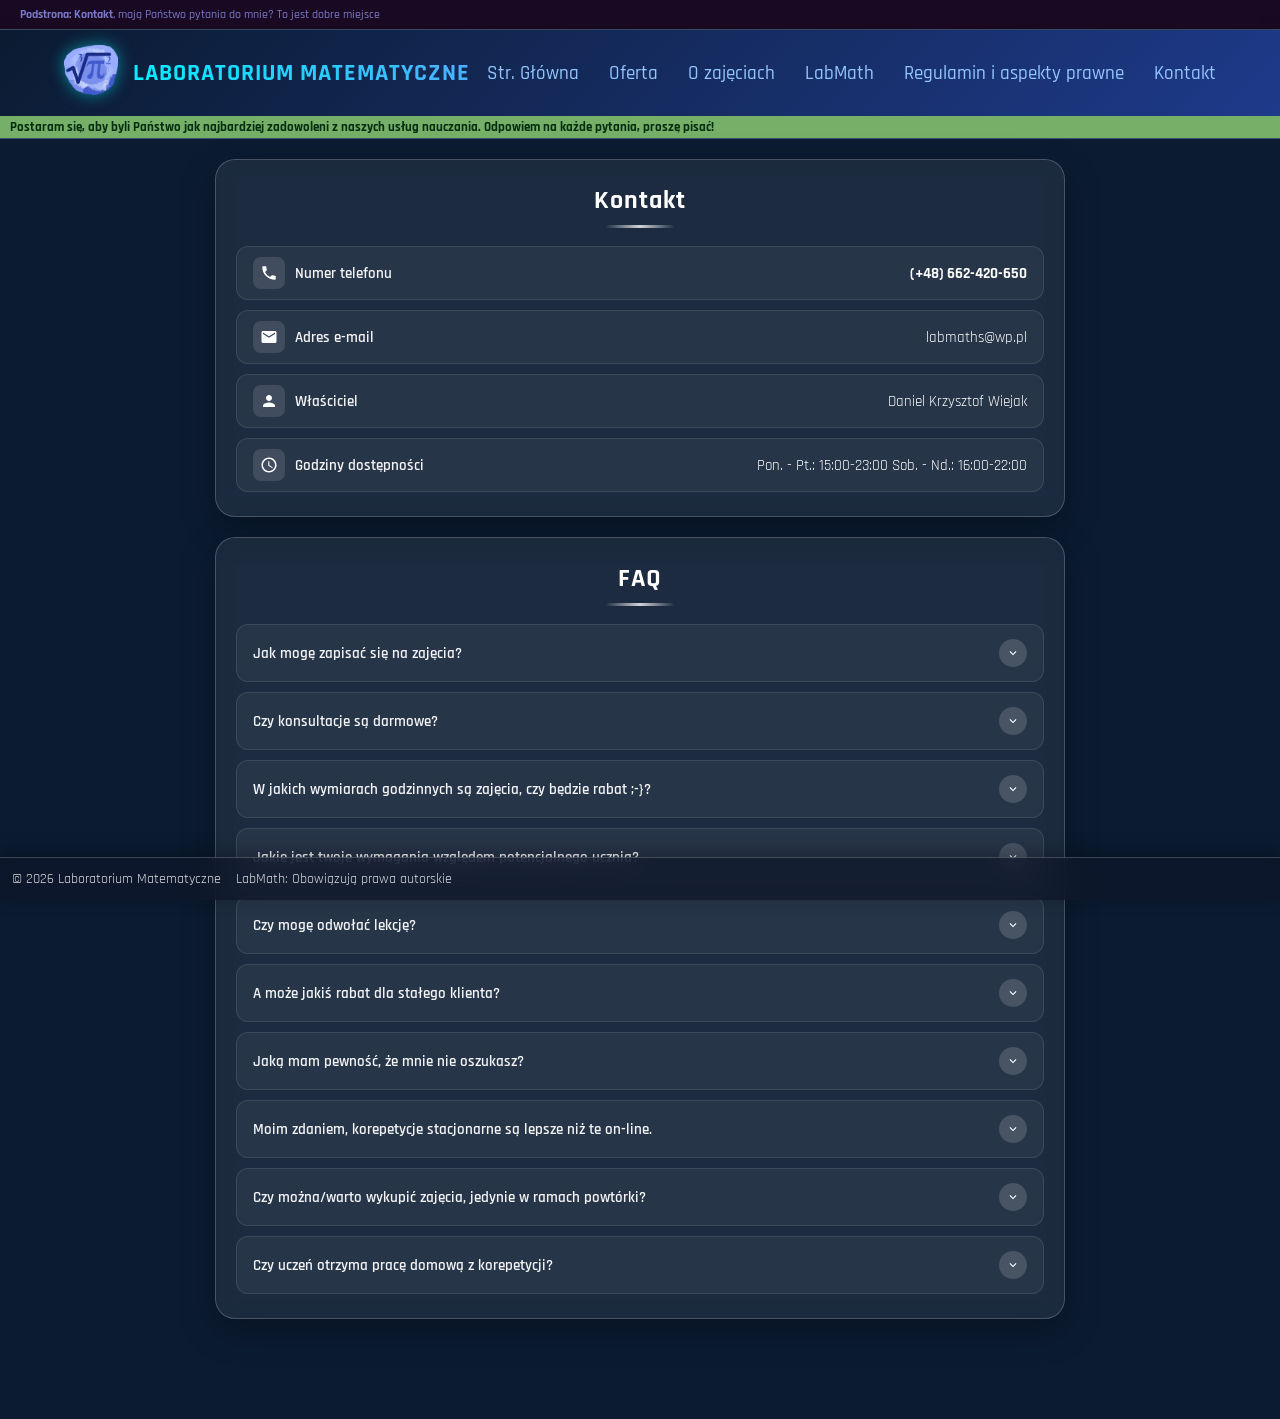
==== commit ae6d6d8b: "Add files via upload" ====
--- a/kontakt.html
+++ b/kontakt.html
@@ -24,7 +24,7 @@
             <li><a href="oferta.html">Oferta</a></li>
             <li><a href="ozaj.html">O zajęciach</a></li>
             <li><a href="labmath.html">LabMath</a></li>
-            <li><a href="prywatnoscireg.html">Regualmin i aspekty prawne</a></li>
+            <li><a href="prywatnoscireg.html">Regulamin i aspekty prawne</a></li>
             <li><a href="kontakt.html">Kontakt</a></li>
             
 
--- a/style.css
+++ b/style.css
@@ -175,6 +175,21 @@
         gap: 20px;
     }
 }
+.b{
+  display: inline;
+}
+.t{
+  font-size:12px;
+}
+.t2{
+  font-size:12px;
+  
+}
+.new{
+  text-align: center;
+  color: rgb(255, 0, 0);
+  padding-bottom:0px !important;
+}
 .stopkagr{
     background-color: #76af68; /* Nieco jaśniejszy odcień niebieskiego */
     padding: 3px 10px;
@@ -289,4 +304,8 @@
   }
   .jj{
     color: rgb(221, 149, 149);
+  }
+
+  .vvf{
+    font-size:10px;
   }
